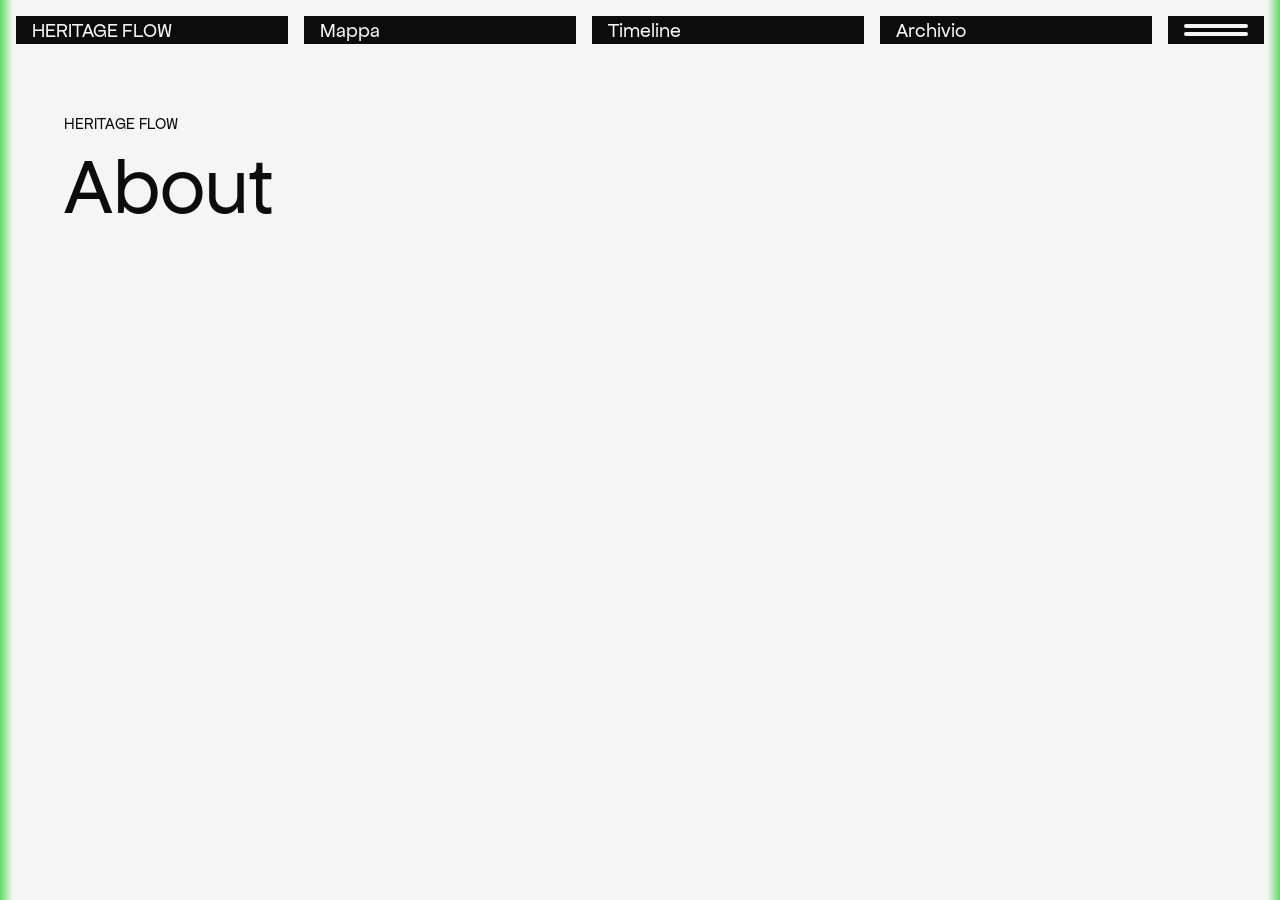
==== about.html @ b6593aa9 "Add files via upload" ====
<!DOCTYPE html>
<html lang="it">
<head>
  <meta charset="utf-8">
  <meta name="viewport" content="width=device-width, initial-scale=1">
  <title>Heritage Flow — About</title>

  <link rel="stylesheet" href="css/style.css">
</head>
<body class="page">

  <!-- Navbar (Figma: navbar / navbar-mobile) — pagina del menu: About -->
  <header class="navbar">
    <nav class="navbar__links" aria-label="Principale">
      <!-- sulla voce della pagina corrente: pallino + colonna larga -->
      <a class="navbar__item navbar__item--logo text-menu" href="heritage-flow.html"><span>HERITAGE FLOW</span></a>
      <a class="navbar__item navbar__item--secondary text-menu" href="mappa.html"><span>Mappa</span></a>
      <a class="navbar__item navbar__item--secondary text-menu" href="timeline.html"><span>Timeline</span></a>
      <a class="navbar__item navbar__item--secondary text-menu" href="archivio.html"><span>Archivio</span></a>
    </nav>
    <!-- Menu (Figma: container-menu): aperto si allarga e si allunga con le voci.
         Su mobile js/navbar.js aggiunge in cima le voci della navbar -->
    <div class="navbar__menu-box">
      <div class="navbar__menu-panel">
        <button class="navbar__menu" type="button" aria-label="Apri il menu" aria-expanded="false" aria-controls="navbar-menu"></button>
        <div class="navbar__dropdown">
          <nav class="navbar__dropdown-links" id="navbar-menu" aria-label="Menu">
            <a class="navbar__menu-item text-menu" href="info.html"><span>Info</span></a>
            <a class="navbar__menu-item text-menu" href="about.html" aria-current="page"><span>About</span></a>
          </nav>
        </div>
      </div>
    </div>
  </header>

  <main class="page__main">
    <section class="hero" aria-labelledby="page-title">
      <div class="heading-group">
        <p class="text-label">HERITAGE FLOW</p>
        <h1 class="text-h1" id="page-title">About</h1>
      </div>
    </section>
  </main>

  <script src="js/navbar.js"></script>
</body>
</html>
---- css/style.css ----
/* ==========================================================================
   Approccio mobile-first: i valori base sono quelli del modo XS (375px);
   i modi S, M e L sovrascrivono solo ciò che cambia.
   ========================================================================== */

/* ----------------------------------------------------------------------------
   Font   
   ---------------------------------------------------------------------------- */

  @font-face {
    font-family: "Apfel Grotezk";
    src: url("../fonts/ApfelGrotezk-Regular.woff2") format("woff2"),
        url("../fonts/ApfelGrotezk-Regular.woff") format("woff");
    font-weight: 400;
    font-style: normal;
    font-display: swap;
  }

  @font-face {
    font-family: "Apfel Grotezk Brukt";
    src: url("../fonts/ApfelGrotezk-Brukt.woff2") format("woff2"),
        url("../fonts/ApfelGrotezk-Brukt.woff") format("woff");
    font-weight: 400;
    font-style: normal;
    font-display: swap;
  }

:root {
  /* ------------------------------------------------------------------------
     Colori — stili colore Figma
     ------------------------------------------------------------------------ */

  --color-main: #00966f;      /* Main Color */
  --color-main-light: #00b384; /* Main Light */
  --color-2: #ffbfc7;         /* Color 2 */
  --color-3: #ff4832;         /* Color 3 */
  --color-4: #68c0e7;         /* Color 4 */
  --color-5: #ff84d3;         /* Color 5 */
  --color-6: #ffdc5b;         /* Color 6 */
  --color-7: #ff8655;         /* Color 7 */
  --color-8: #c194fe;         /* Color 8 */
  --color-9: #5fdb62;         /* Color 9 */
  --color-10: #ff145c;        /* Color 10 */
  --color-11: #9945e5;        /* Color 11 */
  --color-12: #3ca917;        /* Color 12 */
  --color-13: #ad796c;        /* Color 13 */
  --color-14: #a79b92;        /* Color 14 */
  --color-15: #86193e;        /* Color 15 */
  --color-dark: #0c0c0c;      /* Dark */
  --color-light: #f5f5f5;     /* Light */

  /* Alias semantici (non sono stili Figma: ricavati dall'uso nei frame) */
  --color-text: var(--color-dark);
  --color-background: var(--color-light);
  --color-border: var(--color-dark);
  --color-divider: #555659;   /* linea puntinata tra le voci dell'elenco */
  --opacity-muted: 0.6;       /* etichette secondarie (es. intestazioni colonna) */

  /* ------------------------------------------------------------------------
     Tipografia — Dimensioni in rem (1rem = 16px). Interlinea senza unità, 
     spaziatura lettere in em (Figma: percentuale).
     Le dimensioni qui sotto sono quelle dei modi XS e S; M, L e XL le
     sovrascrivono più in basso. Interlinea e spaziatura lettere sono uguali
     in tutti i modi. H2, H4, Body, Body small, Menu e Label seguono i frame
     Figma della pagina heritage-flow (XS 375 → XL 1280).
     ------------------------------------------------------------------------ */
     
  --font-family: "Apfel Grotezk", system-ui, sans-serif;
  --font-family-brukt: "Apfel Grotezk Brukt", "Apfel Grotezk", system-ui, sans-serif;
  --font-weight-regular: 400;

  /* H1 - Titoli */
  --text-h1-size: 3rem;                 /* 48px */
  --text-h1-line-height: 0.95;
  --text-h1-letter-spacing: 0;

  /* H2 - Intestazioni */
  --text-h2-size: 2rem;                 /* 32px */
  --text-h2-line-height: 1.1;
  --text-h2-letter-spacing: -0.01em;

  /* H3 - Intestazioni secondarie */
  --text-h3-size: 1.5rem;               /* 24px */
  --text-h3-line-height: 1;
  --text-h3-letter-spacing: 0;

  /* H4 - Intestazioni terzarie */
  --text-h4-size: 1.25rem;              /* 20px */
  --text-h4-line-height: 0.95;
  --text-h4-letter-spacing: 0;

  /* Voci opzioni flow */
  --text-flow-option-size: 2rem;        /* 32px */
  --text-flow-option-line-height: 0.95;
  --text-flow-option-letter-spacing: -0.01em;

  /* Voci Menu */
  --text-menu-size: 1rem;               /* 16px */
  --text-menu-line-height: 0.95;
  --text-menu-letter-spacing: 0;

  /* Body (uguale in tutti i modi) */
  --text-body-size: 1.25rem;            /* 20px */
  --text-body-line-height: 1.2;
  --text-body-letter-spacing: 0.02em;

  /* Body small — testi di hero, "A chi si rivolge" e card
     (non è uno stile Figma: Body con dimensione ridotta) */
  --text-body-small-size: 1rem;         /* 16px */

  /* Buttons */
  --text-button-size: 1.125rem;         /* 18px */
  --text-button-line-height: 1.05;
  --text-button-letter-spacing: 0;

  /* Label */
  --text-label-size: 1rem;              /* 16px (uguale in tutti i modi) */
  --text-label-line-height: 1.05;
  --text-label-letter-spacing: 0;

  /* ------------------------------------------------------------------------
     Spaziature e layout — variabili Figma del gruppo Layout, modo XS (375px)
     ------------------------------------------------------------------------ */
  --layout-width: 375px;
  --layout-columns-dense: 2;            /* Colonne - fitte */
  --layout-columns-sparse: 2;           /* Colonne - rade */

  --space-xxs: 4px;
  --space-xs: 8px;
  --space-s: 16px;
  --space-m: 24px;
  --space-l: 32px;
  --space-xl: 40px;
  --space-xxl: 64px;

  /* Spaziature fisse (uguali in tutti i modi), dai frame Figma della pagina
     heritage-flow: SpacingXXS e SpacingXS */
  --space-fixed-xxs: 8px;   /* spazio interno di link navbar e chip, gap tra chip */
  --space-fixed-xs: 16px;   /* bordo pagina, spazio sopra la navbar, occhiello → titolo */

  /* Navbar */
  --navbar-height: 28px;                /* altezza di voci e pulsante menu */
  --navbar-menu-width: 80px;            /* Navbar-menu */
  --navbar-menu-open-width: 300px;      /* Navbar-menuselected (da M in su) */
  --navbar-menu-space: 56px;            /* menu aperto: spazio sopra le voci */
  --navbar-duration: 300ms;
  --navbar-ease: cubic-bezier(0.65, 0, 0.35, 1);

  /* ------------------------------------------------------------------------
     Altri valori ricorrenti nei frame (non sono variabili Figma)
     ------------------------------------------------------------------------ */
  --radius-pill: 100px;
  --radius-card: 14px;
  --border-width: 1px;
  --border-width-card: 1.5px;
  --border-width-strong: 2px;
}

/* Modo S — 576px */
@media (min-width: 576px) {
  :root {
    --layout-width: 576px;
  }
}

/* Modo M — 768px */
@media (min-width: 768px) {
  :root {
    --layout-width: 768px;
    --layout-columns-dense: 4;

    --space-s: 24px;
    --space-m: 32px;
    --space-l: 40px;
    --space-xl: 48px;
    --space-xxl: 80px;

    /* Tipografia M */
    --text-h1-size: 4rem;               /* 64px */
    --text-h3-size: 1.75rem;            /* 28px */
    --text-flow-option-size: 2.25rem;   /* 36px */
    --text-menu-size: 1.125rem;         /* 18px */
    --text-button-size: 1.25rem;        /* 20px */
  }
}

/* Modo L — 992px */
@media (min-width: 992px) {
  :root {
    --layout-width: 992px;
    --layout-columns-dense: 8;
    --layout-columns-sparse: 4;

    --space-s: 32px;
    --space-m: 40px;
    --space-l: 48px;
    --space-xl: 64px;
    --space-xxl: 96px;

    /* Tipografia L */
    --text-h1-size: 5rem;               /* 80px */
    --text-h2-size: 2.75rem;            /* 44px */
    --text-h3-size: 2rem;               /* 32px */
    --text-h4-size: 1.5rem;             /* 24px */
    --text-flow-option-size: 2.75rem;   /* 44px */
    --text-menu-size: 1.25rem;          /* 20px */
    --text-body-small-size: 1.125rem;   /* 18px */
    --text-button-size: 1.5rem;         /* 24px */
  }
}

/* Modo XL — 1280px */
@media (min-width: 1280px) {
  :root {
    --layout-width: 1280px;

    --navbar-menu-width: 96px;

    /* Tipografia XL */
    --text-h2-size: 3.5rem;             /* 56px */
  }
}
/* --------------------------------------------------------------------------
   Classi di utilità per gli stili testo
   -------------------------------------------------------------------------- */
.text-h1 { font: var(--font-weight-regular) var(--text-h1-size)/var(--text-h1-line-height) var(--font-family); letter-spacing: var(--text-h1-letter-spacing); }
.text-h2 { font: var(--font-weight-regular) var(--text-h2-size)/var(--text-h2-line-height) var(--font-family); letter-spacing: var(--text-h2-letter-spacing); }
.text-h2-brukt { font: var(--font-weight-regular) var(--text-h2-size)/var(--text-h2-line-height) var(--font-family-brukt); letter-spacing: var(--text-h2-letter-spacing); }
.text-h3 { font: var(--font-weight-regular) var(--text-h3-size)/var(--text-h3-line-height) var(--font-family); letter-spacing: var(--text-h3-letter-spacing); }
.text-h3-brukt { font: var(--font-weight-regular) var(--text-h3-size)/var(--text-h3-line-height) var(--font-family-brukt); letter-spacing: var(--text-h3-letter-spacing); }
.text-h4 { font: var(--font-weight-regular) var(--text-h4-size)/var(--text-h4-line-height) var(--font-family); letter-spacing: var(--text-h4-letter-spacing); }
.text-flow-option { font: var(--font-weight-regular) var(--text-flow-option-size)/var(--text-flow-option-line-height) var(--font-family); letter-spacing: var(--text-flow-option-letter-spacing); }
.text-menu { font: var(--font-weight-regular) var(--text-menu-size)/var(--text-menu-line-height) var(--font-family); letter-spacing: var(--text-menu-letter-spacing); }
.text-body { font: var(--font-weight-regular) var(--text-body-size)/var(--text-body-line-height) var(--font-family); letter-spacing: var(--text-body-letter-spacing); }
.text-body-small { font: var(--font-weight-regular) var(--text-body-small-size)/var(--text-body-line-height) var(--font-family); letter-spacing: var(--text-body-letter-spacing); }
.text-button { font: var(--font-weight-regular) var(--text-button-size)/var(--text-button-line-height) var(--font-family); letter-spacing: var(--text-button-letter-spacing); }
.text-label { font: var(--font-weight-regular) var(--text-label-size)/var(--text-label-line-height) var(--font-family); letter-spacing: var(--text-label-letter-spacing); }


/* ==========================================================================
   Mobile-first: le regole base sono quelle di XS, i modi successivi
   sovrascrivono solo ciò che cambia.
   ========================================================================== */

/* --------------------------------------------------------------------------
   Pagina
   Sfondo come nei frame: Light con un filo verde (Color 9) ai due bordi
   -------------------------------------------------------------------------- */
.page {
  box-sizing: border-box;
  min-height: 100vh;
  margin: 0;
  padding: var(--space-fixed-xs) var(--space-fixed-xs) 100px;
  background-color: var(--color-background);
  background-image: linear-gradient(
    90deg,
    var(--color-9) 0%,
    var(--color-light) 1%,
    var(--color-light) 99%,
    var(--color-9) 100%
  );
  background-attachment: fixed;
  color: var(--color-text);
  font-family: var(--font-family);
  font-feature-settings: "dlig" 1;
  -webkit-font-smoothing: antialiased;
}

.page *,
.page *::before,
.page *::after {
  box-sizing: border-box;
}

/* Testi rifilati alla linea delle maiuscole e alla linea di base, come in
   Figma (text-box-trim): le spaziature tra i blocchi tornano con il design */
.page :is(h1, h2, h3, p, li, a, span) {
  text-box: trim-both cap alphabetic;
}

/* :where() non aggiunge specificità: le classi dei componenti
   (es. .ambiti con il suo padding) possono sovrascrivere questi reset */
.page :where(h1, h2, h3, p, ul, ol, figure) {
  margin: 0;
}

.page :where(ul, ol) {
  padding: 0;
  list-style: none;
}

/* Gruppo occhiello + titolo */
.heading-group {
  display: flex;
  flex-direction: column;
  gap: var(--space-fixed-xs);
}

/* --------------------------------------------------------------------------
   Navbar — fissa in alto, su una sfumatura chiara (bg-header in Figma):
   Light pieno fino a metà altezza, poi in dissolvenza fino a trasparente.
   Componenti Figma: navbar (da M), navbar-mobile (XS/S), container-menu.

   - La voce della pagina corrente ha aria-current="page": mostra il pallino
     e ha la colonna più larga (desktop) / è l'unica visibile (mobile).
   - Menu aperto (.navbar--open, gestito da js/navbar.js): il pulsante si
     allarga e le due linee diventano una X.
   -------------------------------------------------------------------------- */
.navbar {
  position: fixed;
  z-index: 10;
  top: 0;
  right: var(--space-fixed-xs);
  left: var(--space-fixed-xs);
  display: flex;
  align-items: center;
  gap: var(--space-fixed-xs);
  padding: var(--space-fixed-xs) 0 var(--space-m);
  background: linear-gradient(
    to bottom,
    var(--color-light) 0%,
    var(--color-light) 50%,
    #f5f5f500 100%
  );
}

/* Riga delle voci in flex: la larghezza relativa di ogni voce è il suo
   flex-grow (equivale alle colonne fr di Figma) e si anima al cambio pagina */
.navbar__links {
  display: flex;
  flex: 1 1 0;
  gap: var(--space-fixed-xs);
  min-width: 0;
}

/* Voce: alta 28px come il pulsante menu */
.navbar__item {
  display: flex;
  flex: 1 1 0;
  min-width: 0;
  align-items: center;
  gap: var(--space-fixed-xxs);
  height: var(--navbar-height);
  /* Niente padding laterale sulla voce (con flex-basis 0 si sommerebbe alla
     larghezza e falserebbe le proporzioni): i 16px sono un margine interno */
  padding: 0;
  overflow: hidden;
  background: var(--color-dark);
  color: var(--color-light);
  text-decoration: none;
  white-space: nowrap;
  transition: flex-grow var(--navbar-duration) var(--navbar-ease);
}

/* Il testo occupa solo l'altezza delle maiuscole, come in Figma
   (text-box-trim): così risulta centrato otticamente nei 28px */
.navbar__item span {
  margin: 0 var(--space-fixed-xs);
  text-box: trim-both cap alphabetic;
}

.navbar__item[aria-current="page"] span {
  margin-left: 0; /* il margine sinistro passa al pallino */
}

/* Pallino della pagina corrente */
.navbar__item[aria-current="page"]::before {
  content: "";
  flex: none;
  margin-left: var(--space-fixed-xs);
  width: 12px;
  height: 12px;
  background: url("../assets/heritage-flow/pallino-logo.svg") center / contain no-repeat;
}

.navbar__item:focus-visible,
.navbar__menu:focus-visible {
  outline: var(--border-width-strong) solid var(--color-main-light);
  outline-offset: var(--border-width-strong);
}

/* Mobile: si vede solo la voce della pagina corrente (il logo se nessuna
   voce è corrente), larga quanto tutta la riga fino al pulsante menu */
.navbar__item:not([aria-current="page"]) {
  display: none;
}

.navbar__links:not(:has([aria-current="page"])) .navbar__item--logo {
  display: flex;
}

.navbar__item--logo {
  min-width: 180px;
}

/* --------------------------------------------------------------------------
   Menu (container-menu): un contenitore scuro che, aperto, si allarga e si
   allunga verso il basso. In alto il pulsante con le due linee (→ X), sotto
   le voci del menu una sotto l'altra, con lo stile delle voci della navbar.
   Il contenitore occupa nella riga solo i 28px del pulsante: la parte che
   si allunga scende sopra il contenuto della pagina
   -------------------------------------------------------------------------- */
.navbar__menu-box {
  position: relative;
  flex: none;
  width: var(--navbar-menu-width);
  height: var(--navbar-height);
  transition: width var(--navbar-duration) var(--navbar-ease),
              flex-grow var(--navbar-duration) var(--navbar-ease);
}

/* Righe: pulsante (28px) + voci (0fr chiuso → 1fr aperto: altezza animata) */
.navbar__menu-panel {
  position: absolute;
  top: 0;
  right: 0;
  left: 0;
  display: grid;
  grid-template-rows: var(--navbar-height) 0fr;
  background: var(--color-dark);
  transition: grid-template-rows var(--navbar-duration) var(--navbar-ease);
}

.navbar--open .navbar__menu-panel {
  grid-template-rows: var(--navbar-height) 1fr;
}

/* Pulsante: due linee da 4px a 4px di distanza */
.navbar__menu {
  position: relative;
  width: 100%;
  height: var(--navbar-height);
  padding: 0;
  border: 0;
  background: transparent;
  cursor: pointer;
}

/* Le linee restano lunghe quanto nel pulsante chiuso, allineate a destra */
.navbar__menu::before,
.navbar__menu::after {
  content: "";
  position: absolute;
  right: var(--space-fixed-xs);
  width: calc(var(--navbar-menu-width) - 2 * var(--space-fixed-xs));
  height: 4px;
  border-radius: var(--radius-pill);
  background: var(--color-light);
  transition: top var(--navbar-duration) var(--navbar-ease),
              transform var(--navbar-duration) var(--navbar-ease);
}

.navbar__menu::before { top: calc(50% - 6px); } /* 4px linea + 2px (metà distanza) */
.navbar__menu::after  { top: calc(50% + 2px); } /* 2px (metà distanza) */

/* Menu aperto: le linee si sovrappongono al centro e ruotano a X */
.navbar--open .navbar__menu::before,
.navbar--open .navbar__menu::after {
  top: calc(50% - 2px);
}

.navbar--open .navbar__menu::before { transform: rotate(-10deg); }
.navbar--open .navbar__menu::after  { transform: rotate(10deg); }

/* Voci del menu: nascoste (e fuori dal Tab) a menu chiuso */
.navbar__dropdown {
  min-height: 0;
  overflow: hidden;
  visibility: hidden;
  transition: visibility 0s linear var(--navbar-duration);
}

.navbar--open .navbar__dropdown {
  visibility: visible;
  transition: visibility 0s linear;
}

.navbar__dropdown-links {
  display: flex;
  flex-direction: column;
  /* Spazio vuoto fisso tra la riga con la X e la prima voce: le voci
     restano in basso nel menu aperto */
  padding-top: var(--navbar-menu-space);
  padding-bottom: var(--space-xs); /* spazio sotto l'ultima voce del menu aperto */
}

/* Voce del menu: stessa resa delle voci della navbar (28px, testo chiaro,
   16px di margine, pallino sulla pagina corrente) */
.navbar__menu-item {
  display: flex;
  align-items: center;
  gap: var(--space-fixed-xxs);
  height: var(--navbar-height);
  padding: 0 var(--space-fixed-xs);
  overflow: hidden;
  color: var(--color-light);
  text-decoration: none;
  white-space: nowrap;
}

.navbar__menu-item span {
  text-box: trim-both cap alphabetic;
}

.navbar__menu-item[aria-current="page"]::before {
  content: "";
  flex: none;
  width: 12px;
  height: 12px;
  background: url("../assets/heritage-flow/pallino-logo.svg") center / contain no-repeat;
}

.navbar__menu-item:focus-visible {
  outline: var(--border-width-strong) solid var(--color-main-light);
  outline-offset: calc(var(--border-width-strong) * -1);
}

/* Mobile, menu aperto: la barra delle voci si comprime mentre il menu
   si espande fino a occupare la riga (flex-grow 1 → 0 e 0 → 1 insieme,
   così la somma resta costante e il movimento è continuo). Al secondo
   click lo stesso movimento al contrario */
@media (max-width: 767px) {
  .navbar__links {
    overflow: hidden;
    transition: flex-grow var(--navbar-duration) var(--navbar-ease),
                margin-right var(--navbar-duration) var(--navbar-ease),
                visibility 0s linear;
  }

  .navbar--open .navbar__links {
    flex-grow: 0;
    margin-right: calc(-1 * var(--space-fixed-xs)); /* annulla il gap */
    visibility: hidden; /* a fine animazione: voci non raggiungibili col Tab */
    transition: flex-grow var(--navbar-duration) var(--navbar-ease),
                margin-right var(--navbar-duration) var(--navbar-ease),
                visibility 0s linear var(--navbar-duration);
  }

  .navbar--open .navbar__menu-box {
    flex-grow: 1;
  }
}

/* Le voci della navbar copiate nel menu (js/navbar.js) servono solo su
   mobile, dove nella barra si vede solo la voce corrente */
@media (min-width: 768px) {
  .navbar__menu-item--mobile {
    display: none;
  }
}

@media (prefers-reduced-motion: reduce) {
  :root {
    --navbar-duration: 1ms;
  }
}

/* Contenuto: lascia spazio sotto la navbar */
.page__main {
  padding-top: 60px;
}

/* --------------------------------------------------------------------------
   Hero
   -------------------------------------------------------------------------- */
/* --------------------------------------------------------------------------
   Spaziature comuni a tutte le sezioni (pagine heritage-flow e info)
   - ai lati: --space-s su mobile, --space-l da S (576px)
   - sopra e sotto: --space-xl (la prima sezione sopra: --space-m)
   - tra intestazione e contenuto: --space-xl
   -------------------------------------------------------------------------- */
.hero,
.audience,
.section {
  padding: var(--space-xl) var(--space-s);
}

.page__main > :first-child {
  padding-top: var(--space-m);
}

.hero {
  display: flex;
  flex-direction: column;
  gap: var(--space-xl);
}

.hero__text {
  display: flex;
  flex-direction: column;
  gap: var(--space-l);
}

.hero__illustration {
  display: flex;
  align-items: center;
}

.hero__illustration img {
  display: block;
  width: 100%;
  height: auto;
}

/* --------------------------------------------------------------------------
   A chi si rivolge
   -------------------------------------------------------------------------- */
.audience {
  display: flex;
  flex-direction: column;
  gap: var(--space-xl);
}

.audience__body {
  display: flex;
  flex-direction: column;
  gap: var(--space-xl);
}

.audience__texts {
  display: flex;
  flex-direction: column;
  gap: var(--space-m);
}

.chips {
  display: flex;
  flex-wrap: wrap;
  gap: var(--space-fixed-xxs);
}

.chip {
  padding: var(--space-fixed-xxs) var(--space-s);
  border: var(--border-width) solid var(--color-border);
  border-radius: var(--radius-pill);
  background: var(--color-2);
  white-space: nowrap;
}

/* --------------------------------------------------------------------------
   Sezioni "Il progetto" e "Nuovi flow turistici"
   -------------------------------------------------------------------------- */
.section {
  display: flex;
  flex-direction: column;
  gap: var(--space-xl);
}

.section__intro {
  display: flex;
  flex-direction: column;
  gap: var(--space-l);
}

.section__title { max-width: 690px; }
.section__lead  { max-width: 670px; }

/* Card degli ambiti: 3 in riga, poi 2 + 1, poi una per riga */
.ambiti {
  display: flex;
  flex-wrap: wrap;
  gap: var(--space-m);
}

.card-ambito {
  display: flex;
  flex: 1 0 0;
  flex-direction: column;
  gap: var(--space-fixed-xs);
  min-width: 200px;
  padding: 28px;
  border: var(--border-width-card) solid var(--color-border);
  border-radius: var(--radius-card);
  background: var(--color-main-light);
}

.flow-schema {
  margin: 0;
}

.flow-schema img {
  display: block;
  width: 100%;
  height: auto;
}

/* ==========================================================================
   Pagina Info (info.html): obiettivo del progetto e indici
   Riusa .section, .heading-group, .card-ambito e le classi di testo;
   aggiunge le card degli indici, le barre dell'esempio e l'elenco puntinato
   ========================================================================== */

/* Ogni indice ha un colore della palette, usato nella card e nelle barre */
.indice--digitale,      .barra--digitale      { --indice-color: var(--color-4); }
.indice--esperienza,    .barra--esperienza    { --indice-color: var(--color-5); }
.indice--inclusivita,   .barra--inclusivita   { --indice-color: var(--color-6); }
.indice--ecosistema,    .barra--ecosistema    { --indice-color: var(--color-9); }
.indice--comunicazione, .barra--comunicazione { --indice-color: var(--color-8); }

/* --------------------------------------------------------------------------
   Card degli indici: una colonna su mobile, poi quante ne stanno (min 280px)
   -------------------------------------------------------------------------- */
.indici {
  display: grid;
  grid-template-columns: repeat(auto-fill, minmax(min(100%, 280px), 1fr));
  gap: var(--space-m);
}

.indice {
  display: flex;
  flex-direction: column;
  gap: var(--space-m);
  padding: 28px;
  border: var(--border-width-card) solid var(--color-border);
  border-radius: var(--radius-card);
  background: var(--indice-color);
}

.indice__block {
  display: flex;
  flex-direction: column;
  gap: var(--space-fixed-xxs);
}

.indice__caption {
  opacity: var(--opacity-muted);
}

/* Voci della scheda separate dalla linea puntinata */
.indice__voci li {
  padding: var(--space-fixed-xxs) 0;
  border-bottom: var(--border-width) dotted var(--color-divider);
}

/* --------------------------------------------------------------------------
   Esempio: barre punteggio / margine per un caso studio
   -------------------------------------------------------------------------- */
.esempio {
  display: flex;
  flex-direction: column;
  gap: var(--space-l);
  max-width: 900px;
  padding: 28px;
  border: var(--border-width-card) solid var(--color-border);
  border-radius: var(--radius-card);
  background: var(--color-light);
}

.esempio__titolo {
  display: flex;
  flex-direction: column;
  gap: var(--space-fixed-xxs);
}

.esempio__titolo .text-label {
  opacity: var(--opacity-muted);
}

.esempio__barre {
  display: flex;
  flex-direction: column;
  gap: var(--space-m);
}

/* Mobile: nome sopra, barra e valore sotto */
.barra {
  display: grid;
  grid-template-columns: 1fr auto;
  grid-template-areas:
    "nome   nome"
    "barra  valore";
  align-items: center;
  column-gap: var(--space-fixed-xs);
  row-gap: var(--space-fixed-xxs);
}

.barra__nome   { grid-area: nome; }
.barra__traccia { grid-area: barra; }
.barra__valore {
  grid-area: valore;
  min-width: 140px; /* uguale per tutte le righe: le barre hanno la stessa lunghezza */
  white-space: nowrap;
}

/* Traccia = 100. Il focus è il margine di miglioramento: la parte colorata
   (a sinistra) è il potenziale ancora da attivare, la parte chiara (a
   destra) è lo stato attuale */
.barra__traccia {
  position: relative;
  display: block;
  height: 16px;
  overflow: hidden;
  border: var(--border-width) solid var(--color-border);
  border-radius: var(--radius-pill);
  background: var(--indice-color);
}

/* Barra specchiata: il potenziale (colore) parte da sinistra, lo stato
   attuale (Light) occupa la parte destra */
.barra__attuale {
  display: block;
  width: calc(var(--valore) * 1%);
  height: 100%;
  margin-left: auto;
  border-left: var(--border-width) solid var(--color-border);
  background: var(--color-light);
}

/* Stato attuale 0: niente bordo, la barra è tutta margine */
.barra[style*="--valore: 0;"] .barra__attuale,
.barra[style$="--valore: 0"] .barra__attuale {
  border-left: 0;
}

/* Valore: in evidenza il margine, più tenue lo stato attuale */
.barra__valore {
  display: inline-flex;
  align-items: baseline;
  gap: var(--space-fixed-xxs);
}

.barra__stato {
  opacity: var(--opacity-muted);
}

.esempio__legenda {
  display: flex;
  flex-wrap: wrap;
  gap: var(--space-fixed-xxs) var(--space-m);
}

.esempio__voce-legenda {
  display: inline-flex;
  align-items: center;
  gap: var(--space-fixed-xxs);
}

.esempio__chiave {
  flex: none;
  width: 24px;
  height: 12px;
  border: var(--border-width) solid var(--color-border);
  border-radius: var(--radius-pill);
}

/* Margine: i colori dei cinque indici */
.esempio__chiave--margine {
  background: linear-gradient(90deg,
    var(--color-4) 0 20%, var(--color-5) 20% 40%, var(--color-6) 40% 60%,
    var(--color-9) 60% 80%, var(--color-8) 80% 100%);
}

.esempio__chiave--attuale {
  background: var(--color-light);
}

/* --------------------------------------------------------------------------
   Elenco "A cosa servono": voci separate dalla linea puntinata
   -------------------------------------------------------------------------- */
.elenco {
  border-top: var(--border-width) dotted var(--color-divider);
}

.elenco__voce {
  display: flex;
  flex-direction: column;
  gap: var(--space-fixed-xs);
  padding: var(--space-m) 0;
  border-bottom: var(--border-width) dotted var(--color-divider);
}

.info-nota {
  max-width: 670px;
  opacity: var(--opacity-muted);
}

/* M: barre con nome a sinistra; elenco su due colonne (titolo | testo) */
@media (min-width: 768px) {
  .barra {
    grid-template-columns: minmax(180px, 1fr) 2fr auto;
    grid-template-areas: "nome barra valore";
  }

  .elenco__voce {
    display: grid;
    grid-template-columns: 1fr 2fr;
    gap: var(--space-l);
    align-items: baseline;
  }
}

/* --------------------------------------------------------------------------
   Modo S — 576px
   -------------------------------------------------------------------------- */
@media (min-width: 576px) {
  .hero,
  .audience,
  .section {
    padding-right: var(--space-l);
    padding-left: var(--space-l);
  }
}

/* --------------------------------------------------------------------------
   Modo M — 768px: navbar estesa
   -------------------------------------------------------------------------- */
@media (min-width: 768px) {
  .navbar {
    padding-bottom: var(--space-s);
  }

  /* Desktop: tutte le voci visibili. Larghezze relative (flex-grow) come
     le colonne Figma: voce corrente 1, logo 0.65 (se non è lui il
     corrente), altre 0.5. Cambiando voce corrente si animano */
  .navbar__item:not([aria-current="page"]) {
    display: flex;
    flex-grow: 0.5;
  }

  .navbar__links:where(:has(.navbar__item--secondary[aria-current="page"])) .navbar__item--logo {
    flex-grow: 0.65;
  }

  /* Menu aperto: le voci restano, senza pallino, con larghezze 1.3 / 1 / 1 / 1;
     il pulsante si allarga a 300px */
  .navbar--open .navbar__links {
    display: flex;
  }

  .navbar--open .navbar__item,
  .navbar--open .navbar__item:not([aria-current="page"]) {
    flex-grow: 1;
  }

  .navbar--open .navbar__item--logo,
  .navbar--open .navbar__item--logo:not([aria-current="page"]) {
    flex-grow: 1.3;
  }

  .navbar--open .navbar__item::before {
    display: none;
  }

  .navbar--open .navbar__item[aria-current="page"] span {
    margin-left: var(--space-fixed-xs);
  }

  .navbar--open .navbar__menu-box {
    flex-grow: 0;
    width: var(--navbar-menu-open-width);
  }
}

/* --------------------------------------------------------------------------
   Modo L — 992px: hero e "A chi si rivolge" su due colonne
   -------------------------------------------------------------------------- */
@media (min-width: 992px) {
  .hero {
    flex-direction: row;
    align-items: center;
  }

  .hero__text,
  .hero__illustration {
    flex: 1 0 0;
    min-width: 0;
  }

  .hero__illustration {
    aspect-ratio: 384 / 450;
  }

  .audience {
    flex-direction: row;
    align-items: flex-start;
    gap: var(--space-xxl);
  }

  .audience > * {
    flex: 1 0 0;
    min-width: 0;
  }
}

/* --------------------------------------------------------------------------
   Modo XL — 1280px
   -------------------------------------------------------------------------- */
@media (min-width: 1280px) {
  .hero__illustration {
    aspect-ratio: 506 / 470;
    padding: 10px 18px;
  }
}
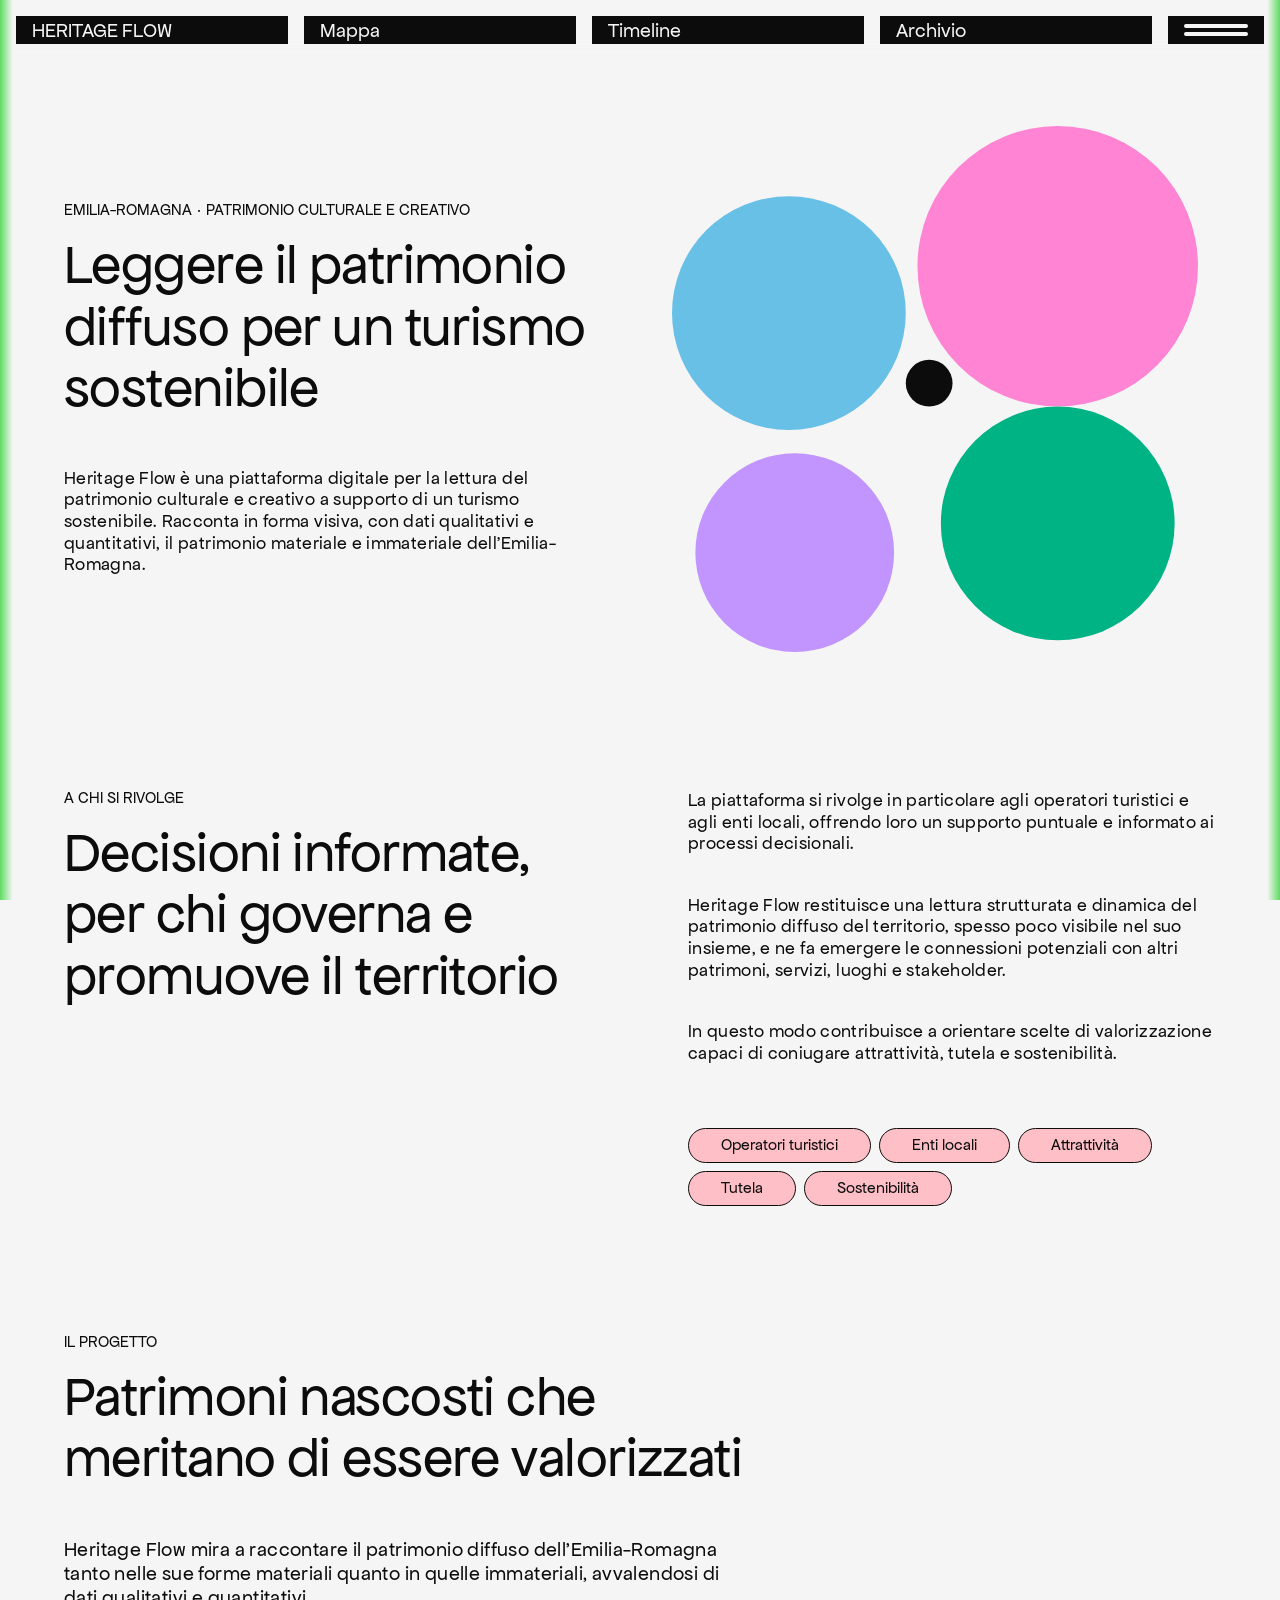
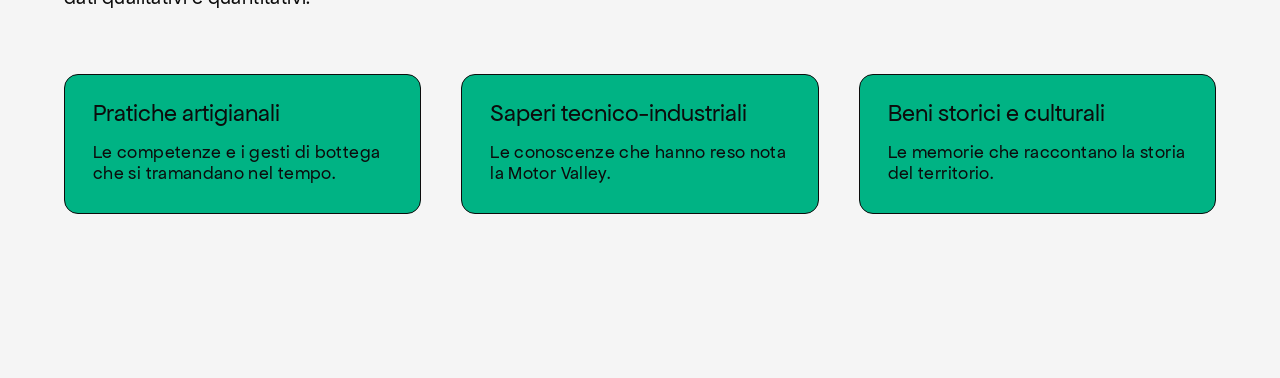
==== commit 45b37e21: "pagina Heritage Flow: come nasce un flow; presentazione in About - Heritage Flow spiega la generazio" ====
--- a/about.html
+++ b/about.html
@@ -4,6 +4,7 @@
   <meta charset="utf-8">
   <meta name="viewport" content="width=device-width, initial-scale=1">
   <title>Heritage Flow — About</title>
+  <meta name="description" content="Heritage Flow è una piattaforma digitale per la lettura del patrimonio culturale e creativo dell'Emilia-Romagna a supporto di un turismo sostenibile.">
 
   <link rel="stylesheet" href="css/style.css">
 </head>
@@ -33,13 +34,75 @@
     </div>
   </header>
 
+  <!-- About: i contenuti di presentazione del progetto (prima nella pagina
+       Heritage Flow, che ora spiega come si genera un flow) -->
   <main class="page__main">
-    <section class="hero" aria-labelledby="page-title">
-      <div class="heading-group">
-        <p class="text-label">HERITAGE FLOW</p>
-        <h1 class="text-h1" id="page-title">About</h1>
+
+    <!-- Hero -->
+    <section class="hero" aria-labelledby="hero-title">
+      <div class="hero__text">
+        <div class="heading-group">
+          <p class="text-label">EMILIA-ROMAGNA · PATRIMONIO CULTURALE E CREATIVO</p>
+          <h1 class="text-h2" id="hero-title">Leggere il patrimonio diffuso per un turismo sostenibile</h1>
+        </div>
+        <p class="text-body-small">
+          Heritage Flow è una piattaforma digitale per la lettura del patrimonio culturale e creativo a supporto di un turismo sostenibile. Racconta in forma visiva, con dati qualitativi e quantitativi, il patrimonio materiale e immateriale dell’Emilia-Romagna.
+        </p>
+      </div>
+      <div class="hero__illustration">
+        <img src="assets/heritage-flow/illustrazione-hero.svg" width="518" height="518" alt="">
       </div>
     </section>
+
+    <!-- A chi si rivolge -->
+    <section class="audience" aria-labelledby="audience-title">
+      <div class="heading-group">
+        <p class="text-label">A CHI SI RIVOLGE</p>
+        <h2 class="text-h2" id="audience-title">Decisioni informate, per chi governa e promuove il territorio</h2>
+      </div>
+      <div class="audience__body">
+        <div class="audience__texts text-body-small">
+          <p>La piattaforma si rivolge in particolare agli operatori turistici e agli enti locali, offrendo loro un supporto puntuale e informato ai processi decisionali.</p>
+          <p>Heritage Flow restituisce una lettura strutturata e dinamica del patrimonio diffuso del territorio, spesso poco visibile nel suo insieme, e ne fa emergere le connessioni potenziali con altri patrimoni, servizi, luoghi e stakeholder.</p>
+          <p>In questo modo contribuisce a orientare scelte di valorizzazione capaci di coniugare attrattività, tutela e sostenibilità.</p>
+        </div>
+        <ul class="chips">
+          <li class="chip text-label">Operatori turistici</li>
+          <li class="chip text-label">Enti locali</li>
+          <li class="chip text-label">Attrattività</li>
+          <li class="chip text-label">Tutela</li>
+          <li class="chip text-label">Sostenibilità</li>
+        </ul>
+      </div>
+    </section>
+
+    <!-- Il progetto -->
+    <section class="section" aria-labelledby="project-title">
+      <div class="section__intro">
+        <div class="heading-group">
+          <p class="text-label">IL PROGETTO</p>
+          <h2 class="section__title text-h2" id="project-title">Patrimoni nascosti che meritano di essere valorizzati</h2>
+        </div>
+        <p class="section__lead text-body">
+          Heritage Flow mira a raccontare il patrimonio diffuso dell’Emilia-Romagna tanto nelle sue forme materiali quanto in quelle immateriali, avvalendosi di dati qualitativi e quantitativi.
+        </p>
+      </div>
+      <ul class="ambiti">
+        <li class="card-ambito">
+          <h3 class="text-h4">Pratiche artigianali</h3>
+          <p class="text-body-small">Le competenze e i gesti di bottega che si tramandano nel tempo.</p>
+        </li>
+        <li class="card-ambito">
+          <h3 class="text-h4">Saperi tecnico-industriali</h3>
+          <p class="text-body-small">Le conoscenze che hanno reso nota la Motor Valley.</p>
+        </li>
+        <li class="card-ambito">
+          <h3 class="text-h4">Beni storici e culturali</h3>
+          <p class="text-body-small">Le memorie che raccontano la storia del territorio.</p>
+        </li>
+      </ul>
+    </section>
+
   </main>
 
   <script src="js/navbar.js"></script>
--- a/css/style.css
+++ b/css/style.css
@@ -637,6 +637,14 @@
   white-space: nowrap;
 }
 
+/* Solo contorno, sfondo chiaro (Figma: tag dell'archivio). In Figma il
+   bordo sta dentro la misura (26px): qui si toglie dal padding */
+.chip--contorno {
+  padding: calc(var(--space-fixed-xxs) - var(--border-width))
+    calc(var(--space-fixed-xs) - var(--border-width));
+  background: var(--color-light);
+}
+
 /* --------------------------------------------------------------------------
    Sezioni "Il progetto" e "Nuovi flow turistici"
    -------------------------------------------------------------------------- */
@@ -726,10 +734,19 @@
   opacity: var(--opacity-muted);
 }
 
-/* Voci della scheda separate dalla linea puntinata */
+/* Voci della scheda separate dalla linea puntinata; a destra il peso */
 .indice__voci li {
+  display: flex;
+  align-items: baseline;
+  justify-content: space-between;
+  gap: var(--space-fixed-xs);
   padding: var(--space-fixed-xxs) 0;
   border-bottom: var(--border-width) dotted var(--color-divider);
+}
+
+.indice__peso {
+  flex: none;
+  opacity: var(--opacity-muted);
 }
 
 /* --------------------------------------------------------------------------
@@ -854,6 +871,24 @@
   background: var(--color-light);
 }
 
+/* Link alla scheda del caso studio dell'esempio */
+.esempio__link {
+  align-self: flex-start;
+  color: inherit;
+  text-decoration: underline;
+  text-decoration-thickness: var(--border-width);
+  text-underline-offset: 0.2em;
+}
+
+.esempio__link:hover {
+  color: var(--color-main);
+}
+
+.esempio__link:focus-visible {
+  outline: var(--border-width-strong) solid var(--color-main-light);
+  outline-offset: var(--border-width-strong);
+}
+
 /* --------------------------------------------------------------------------
    Elenco "A cosa servono": voci separate dalla linea puntinata
    -------------------------------------------------------------------------- */
